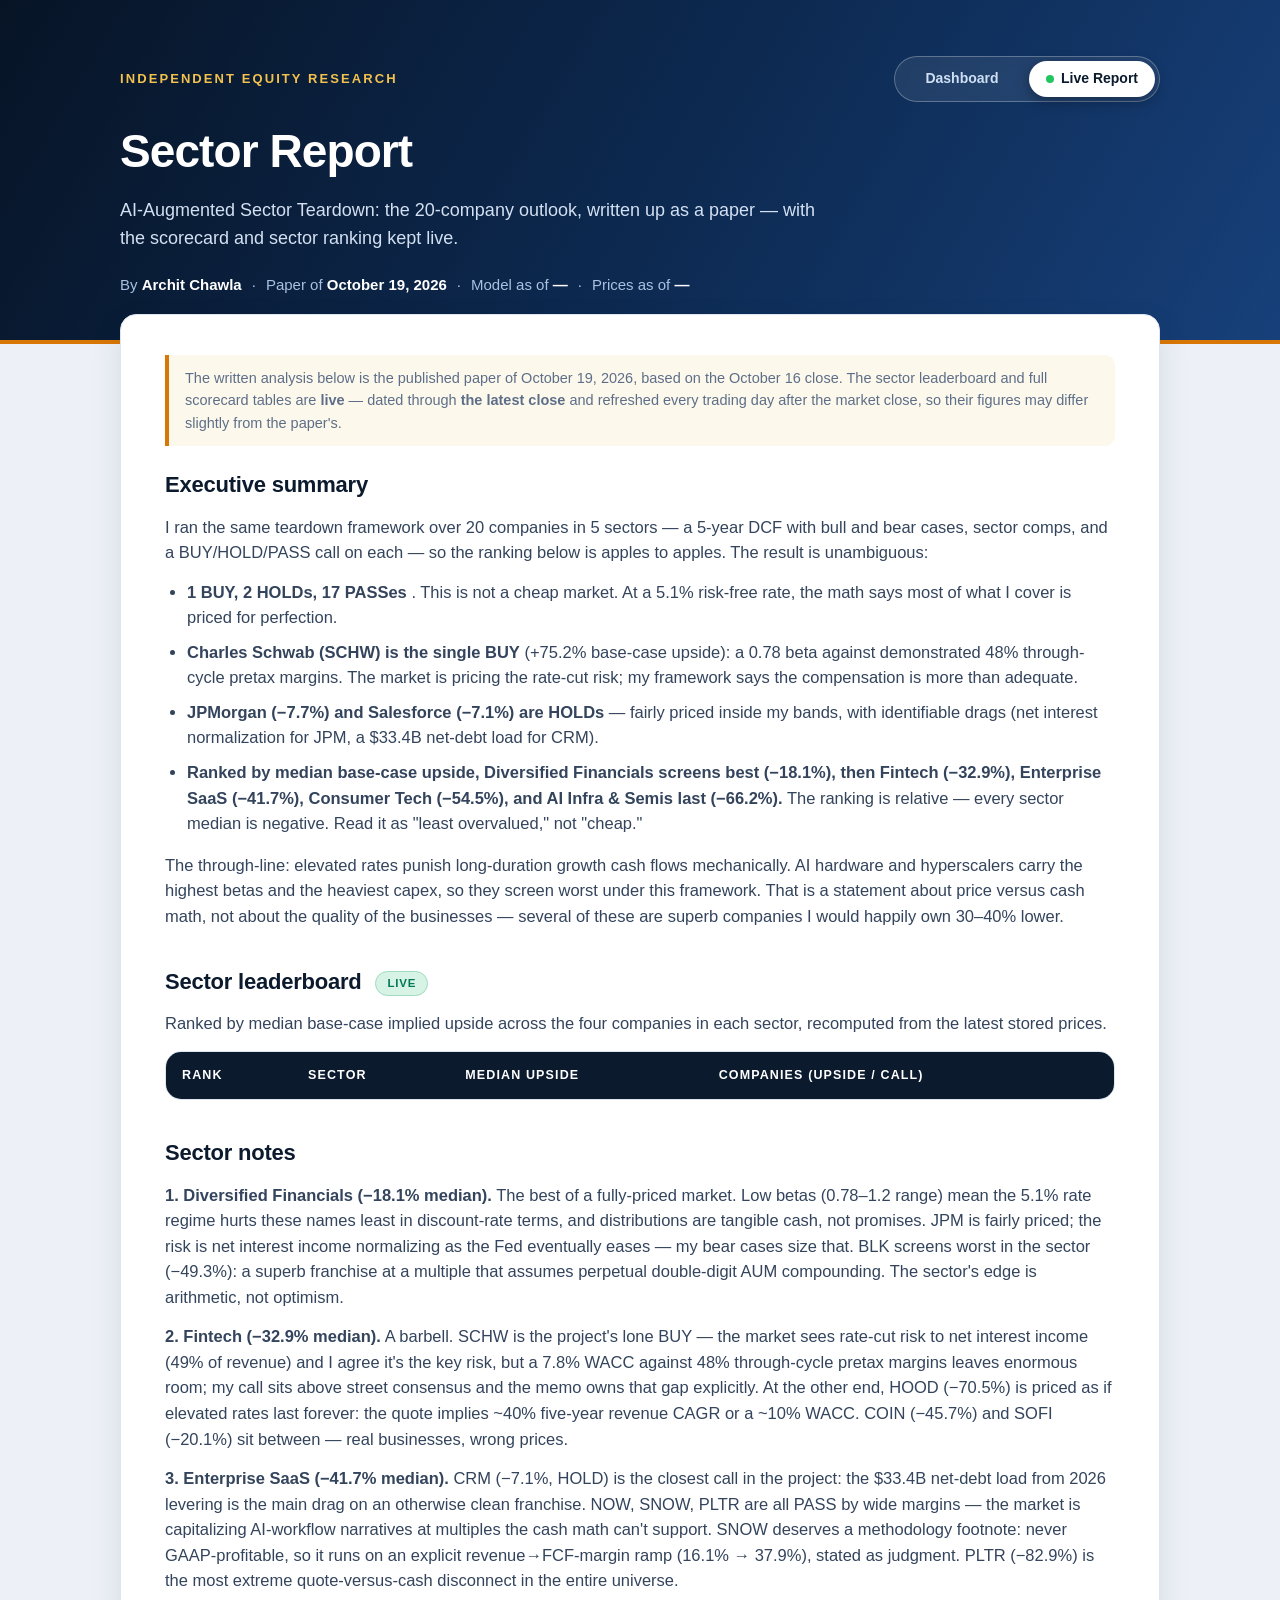
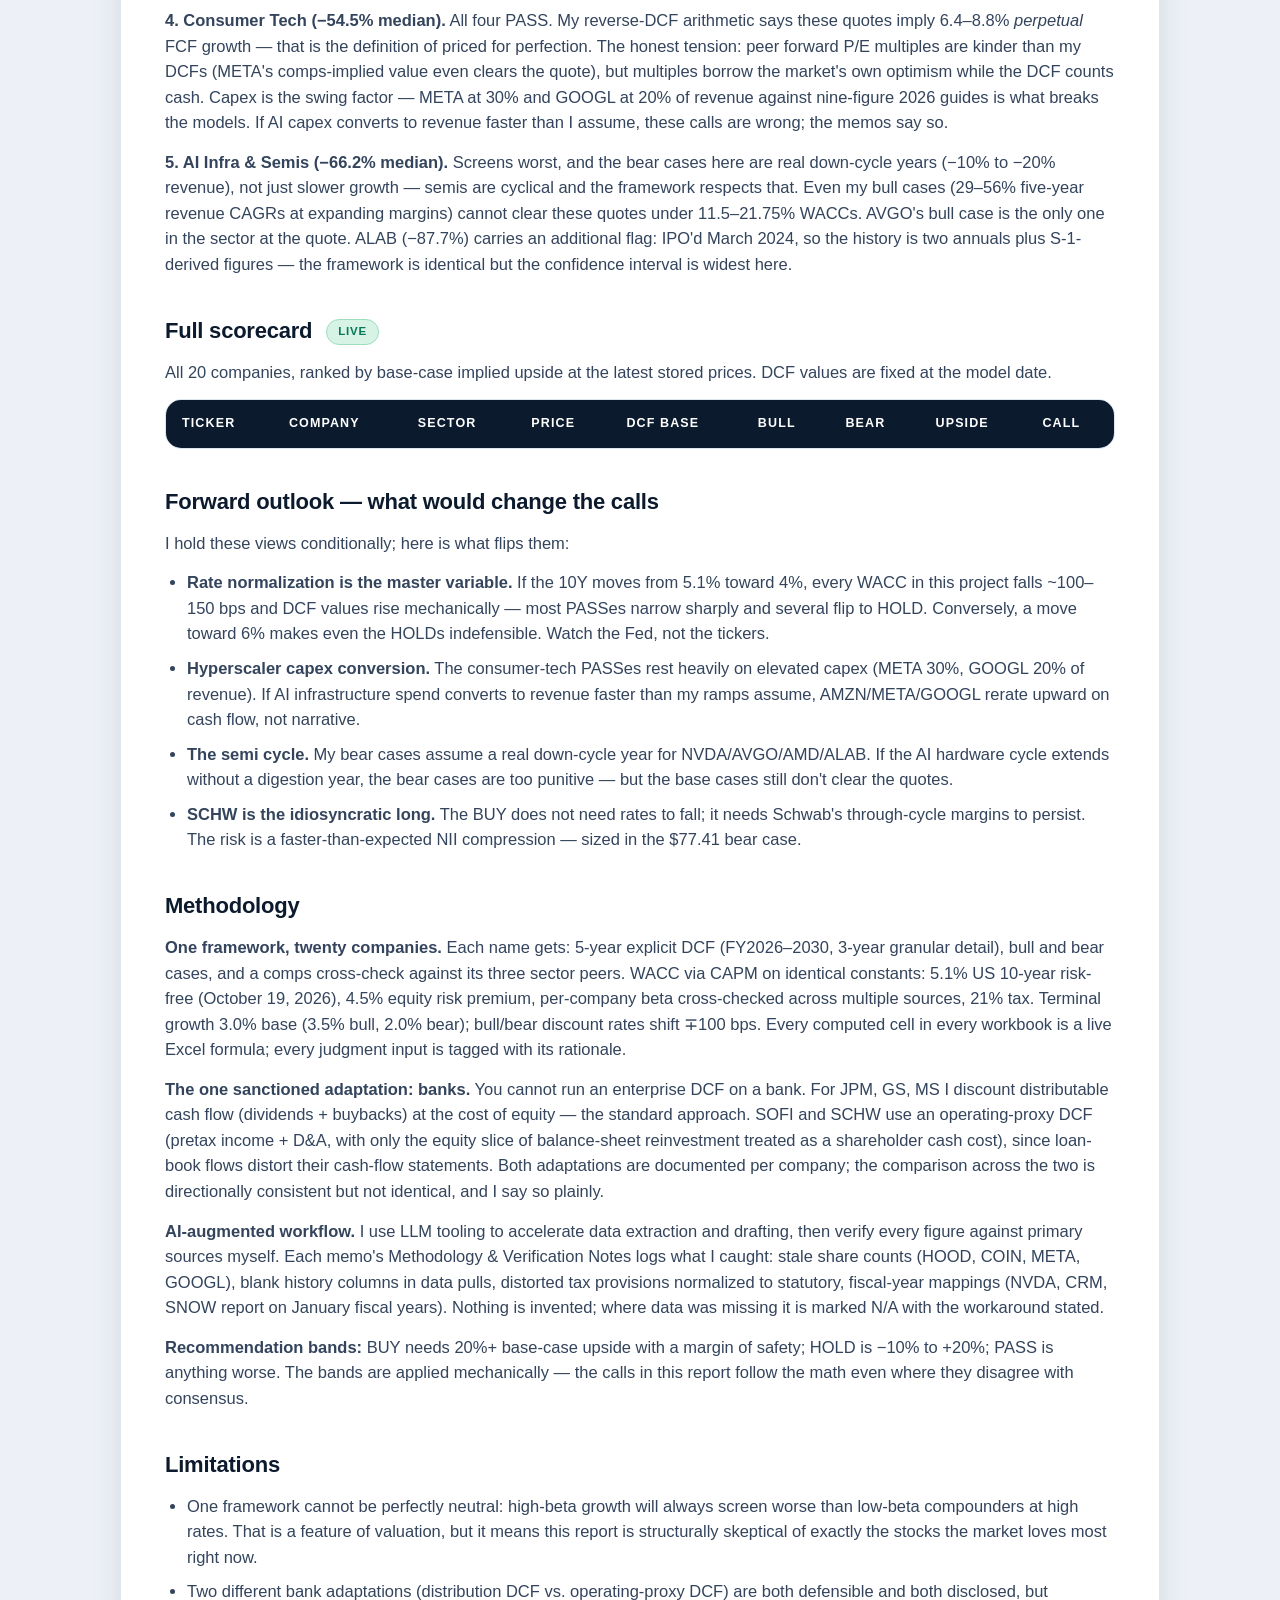
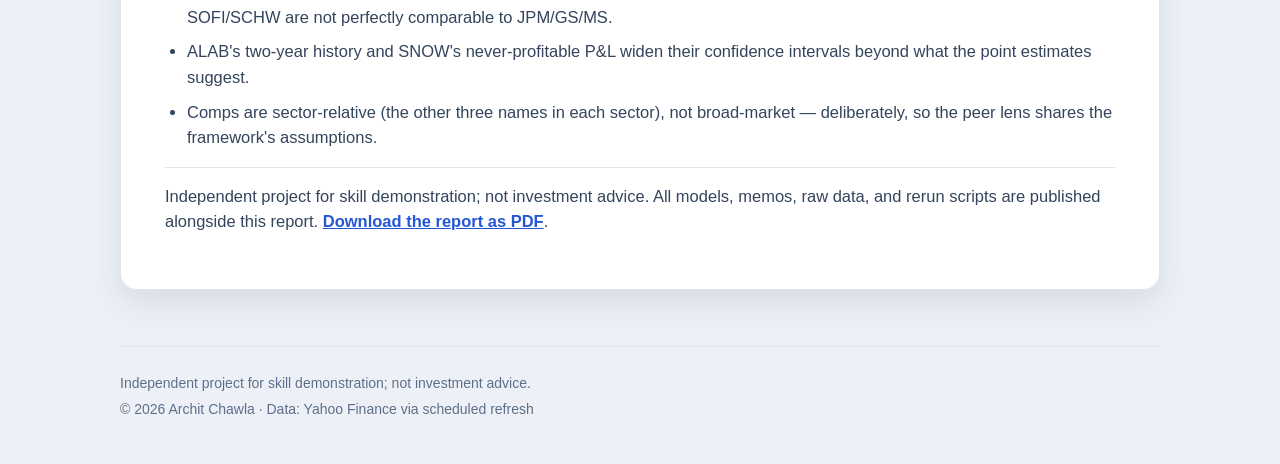
==== site/report.html @ f3dd58e8 "Add live report page with animated Dashboard/Live Report switch; report tables dated through latest " ====
<!DOCTYPE html>
<html lang="en">
<head>
<meta charset="UTF-8">
<meta name="viewport" content="width=device-width, initial-scale=1.0">
<title>Sector Report — AI-Augmented Sector Teardown | Archit Chawla</title>
<meta name="description" content="The full sector report: 20-company DCF teardown across 5 sectors, with live scorecard and sector ranking. By Archit Chawla.">
<link rel="stylesheet" href="styles.css?v=4">
</head>
<body>

<header class="site-header">
  <div class="wrap">
    <div class="header-top">
      <div class="eyebrow">Independent Equity Research</div>
      <div class="view-switch to-report" aria-label="Switch view">
        <span class="vs-thumb"></span>
        <a href="index.html" class="vs-opt" data-view="dashboard">Dashboard</a>
        <a href="report.html" class="vs-opt active" data-view="report"><span class="vs-dot"></span>Live Report</a>
      </div>
    </div>
    <h1>Sector Report</h1>
    <p class="sub">AI-Augmented Sector Teardown: the 20-company outlook, written up as a paper — with the scorecard and sector ranking kept live.</p>
    <div class="byline">
      <span>By <strong>Archit Chawla</strong></span>
      <span class="dot">·</span>
      <span>Paper of <strong>October 19, 2026</strong></span>
      <span class="dot">·</span>
      <span>Model as of <strong id="meta-model-asof">—</strong></span>
      <span class="dot">·</span>
      <span>Prices as of <strong id="meta-price-asof">—</strong></span>
    </div>
  </div>
</header>

<main class="wrap page-enter">

  <article class="paper">

    <p class="note-line">The written analysis below is the published paper of October 19, 2026, based on the October 16 close. The sector leaderboard and full scorecard tables are <strong>live</strong> — dated through <strong id="note-through">the latest close</strong> and refreshed every trading day after the market close, so their figures may differ slightly from the paper's.</p>

    <h3>Executive summary</h3>
    <p>I ran the same teardown framework over 20 companies in 5 sectors — a 5-year DCF with bull and bear cases, sector comps, and a BUY/HOLD/PASS call on each — so the ranking below is apples to apples. The result is unambiguous:</p>
    <ul>
      <li><strong>1 BUY, 2 HOLDs, 17 PASSes</strong> <span id="sum-counts"></span>. This is not a cheap market. At a 5.1% risk-free rate, the math says most of what I cover is priced for perfection.</li>
      <li><strong>Charles Schwab (SCHW) is the single BUY</strong> (+75.2% base-case upside): a 0.78 beta against demonstrated 48% through-cycle pretax margins. The market is pricing the rate-cut risk; my framework says the compensation is more than adequate.</li>
      <li><strong>JPMorgan (−7.7%) and Salesforce (−7.1%) are HOLDs</strong> — fairly priced inside my bands, with identifiable drags (net interest normalization for JPM, a $33.4B net-debt load for CRM).</li>
      <li><strong>Ranked by median base-case upside, Diversified Financials screens best (−18.1%), then Fintech (−32.9%), Enterprise SaaS (−41.7%), Consumer Tech (−54.5%), and AI Infra &amp; Semis last (−66.2%).</strong> The ranking is relative — every sector median is negative. Read it as "least overvalued," not "cheap."</li>
    </ul>
    <p>The through-line: elevated rates punish long-duration growth cash flows mechanically. AI hardware and hyperscalers carry the highest betas and the heaviest capex, so they screen worst under this framework. That is a statement about price versus cash math, not about the quality of the businesses — several of these are superb companies I would happily own 30–40% lower.</p>

    <h3>Sector leaderboard <span class="live-tag">Live</span></h3>
    <p>Ranked by median base-case implied upside across the four companies in each sector, recomputed from the latest stored prices.</p>
    <div class="table-scroll">
      <table class="companies">
        <thead>
          <tr><th>Rank</th><th>Sector</th><th class="num">Median upside</th><th>Companies (upside / call)</th></tr>
        </thead>
        <tbody id="lb-body"></tbody>
      </table>
    </div>

    <h3>Sector notes</h3>
    <p><strong>1. Diversified Financials (−18.1% median).</strong> The best of a fully-priced market. Low betas (0.78–1.2 range) mean the 5.1% rate regime hurts these names least in discount-rate terms, and distributions are tangible cash, not promises. JPM is fairly priced; the risk is net interest income normalizing as the Fed eventually eases — my bear cases size that. BLK screens worst in the sector (−49.3%): a superb franchise at a multiple that assumes perpetual double-digit AUM compounding. The sector's edge is arithmetic, not optimism.</p>
    <p><strong>2. Fintech (−32.9% median).</strong> A barbell. SCHW is the project's lone BUY — the market sees rate-cut risk to net interest income (49% of revenue) and I agree it's the key risk, but a 7.8% WACC against 48% through-cycle pretax margins leaves enormous room; my call sits above street consensus and the memo owns that gap explicitly. At the other end, HOOD (−70.5%) is priced as if elevated rates last forever: the quote implies ~40% five-year revenue CAGR or a ~10% WACC. COIN (−45.7%) and SOFI (−20.1%) sit between — real businesses, wrong prices.</p>
    <p><strong>3. Enterprise SaaS (−41.7% median).</strong> CRM (−7.1%, HOLD) is the closest call in the project: the $33.4B net-debt load from 2026 levering is the main drag on an otherwise clean franchise. NOW, SNOW, PLTR are all PASS by wide margins — the market is capitalizing AI-workflow narratives at multiples the cash math can't support. SNOW deserves a methodology footnote: never GAAP-profitable, so it runs on an explicit revenue→FCF-margin ramp (16.1% → 37.9%), stated as judgment. PLTR (−82.9%) is the most extreme quote-versus-cash disconnect in the entire universe.</p>
    <p><strong>4. Consumer Tech (−54.5% median).</strong> All four PASS. My reverse-DCF arithmetic says these quotes imply 6.4–8.8% <em>perpetual</em> FCF growth — that is the definition of priced for perfection. The honest tension: peer forward P/E multiples are kinder than my DCFs (META's comps-implied value even clears the quote), but multiples borrow the market's own optimism while the DCF counts cash. Capex is the swing factor — META at 30% and GOOGL at 20% of revenue against nine-figure 2026 guides is what breaks the models. If AI capex converts to revenue faster than I assume, these calls are wrong; the memos say so.</p>
    <p><strong>5. AI Infra &amp; Semis (−66.2% median).</strong> Screens worst, and the bear cases here are real down-cycle years (−10% to −20% revenue), not just slower growth — semis are cyclical and the framework respects that. Even my bull cases (29–56% five-year revenue CAGRs at expanding margins) cannot clear these quotes under 11.5–21.75% WACCs. AVGO's bull case is the only one in the sector at the quote. ALAB (−87.7%) carries an additional flag: IPO'd March 2024, so the history is two annuals plus S-1-derived figures — the framework is identical but the confidence interval is widest here.</p>

    <h3>Full scorecard <span class="live-tag">Live</span></h3>
    <p>All 20 companies, ranked by base-case implied upside at the latest stored prices. DCF values are fixed at the model date.</p>
    <div class="table-scroll">
      <table class="companies">
        <thead>
          <tr><th>Ticker</th><th>Company</th><th>Sector</th><th class="num">Price</th><th class="num">DCF base</th><th class="num">Bull</th><th class="num">Bear</th><th class="num">Upside</th><th>Call</th></tr>
        </thead>
        <tbody id="score-body"></tbody>
      </table>
    </div>

    <h3>Forward outlook — what would change the calls</h3>
    <p>I hold these views conditionally; here is what flips them:</p>
    <ul>
      <li><strong>Rate normalization is the master variable.</strong> If the 10Y moves from 5.1% toward 4%, every WACC in this project falls ~100–150 bps and DCF values rise mechanically — most PASSes narrow sharply and several flip to HOLD. Conversely, a move toward 6% makes even the HOLDs indefensible. Watch the Fed, not the tickers.</li>
      <li><strong>Hyperscaler capex conversion.</strong> The consumer-tech PASSes rest heavily on elevated capex (META 30%, GOOGL 20% of revenue). If AI infrastructure spend converts to revenue faster than my ramps assume, AMZN/META/GOOGL rerate upward on cash flow, not narrative.</li>
      <li><strong>The semi cycle.</strong> My bear cases assume a real down-cycle year for NVDA/AVGO/AMD/ALAB. If the AI hardware cycle extends without a digestion year, the bear cases are too punitive — but the base cases still don't clear the quotes.</li>
      <li><strong>SCHW is the idiosyncratic long.</strong> The BUY does not need rates to fall; it needs Schwab's through-cycle margins to persist. The risk is a faster-than-expected NII compression — sized in the $77.41 bear case.</li>
    </ul>

    <h3>Methodology</h3>
    <p><strong>One framework, twenty companies.</strong> Each name gets: 5-year explicit DCF (FY2026–2030, 3-year granular detail), bull and bear cases, and a comps cross-check against its three sector peers. WACC via CAPM on identical constants: 5.1% US 10-year risk-free (October 19, 2026), 4.5% equity risk premium, per-company beta cross-checked across multiple sources, 21% tax. Terminal growth 3.0% base (3.5% bull, 2.0% bear); bull/bear discount rates shift ∓100 bps. Every computed cell in every workbook is a live Excel formula; every judgment input is tagged with its rationale.</p>
    <p><strong>The one sanctioned adaptation: banks.</strong> You cannot run an enterprise DCF on a bank. For JPM, GS, MS I discount distributable cash flow (dividends + buybacks) at the cost of equity — the standard approach. SOFI and SCHW use an operating-proxy DCF (pretax income + D&amp;A, with only the equity slice of balance-sheet reinvestment treated as a shareholder cash cost), since loan-book flows distort their cash-flow statements. Both adaptations are documented per company; the comparison across the two is directionally consistent but not identical, and I say so plainly.</p>
    <p><strong>AI-augmented workflow.</strong> I use LLM tooling to accelerate data extraction and drafting, then verify every figure against primary sources myself. Each memo's Methodology &amp; Verification Notes logs what I caught: stale share counts (HOOD, COIN, META, GOOGL), blank history columns in data pulls, distorted tax provisions normalized to statutory, fiscal-year mappings (NVDA, CRM, SNOW report on January fiscal years). Nothing is invented; where data was missing it is marked N/A with the workaround stated.</p>
    <p><strong>Recommendation bands:</strong> BUY needs 20%+ base-case upside with a margin of safety; HOLD is −10% to +20%; PASS is anything worse. The bands are applied mechanically — the calls in this report follow the math even where they disagree with consensus.</p>

    <h3>Limitations</h3>
    <ul>
      <li>One framework cannot be perfectly neutral: high-beta growth will always screen worse than low-beta compounders at high rates. That is a feature of valuation, but it means this report is structurally skeptical of exactly the stocks the market loves most right now.</li>
      <li>Two different bank adaptations (distribution DCF vs. operating-proxy DCF) are both defensible and both disclosed, but SOFI/SCHW are not perfectly comparable to JPM/GS/MS.</li>
      <li>ALAB's two-year history and SNOW's never-profitable P&amp;L widen their confidence intervals beyond what the point estimates suggest.</li>
      <li>Comps are sector-relative (the other three names in each sector), not broad-market — deliberately, so the peer lens shares the framework's assumptions.</li>
    </ul>

    <p class="paper-foot">Independent project for skill demonstration; not investment advice. All models, memos, raw data, and rerun scripts are published alongside this report. <a href="SECTOR_REPORT.pdf">Download the report as PDF</a>.</p>

  </article>

  <footer>
    <p>Independent project for skill demonstration; not investment advice.</p>
    <p>© 2026 Archit Chawla · Data: Yahoo Finance via scheduled refresh</p>
  </footer>

</main>

<script src="report.js?v=4"></script>
<script>
document.querySelectorAll(".view-switch .vs-opt").forEach(function (a) {
  a.addEventListener("click", function (e) {
    if (a.classList.contains("active")) { e.preventDefault(); return; }
    e.preventDefault();
    var sw = a.closest(".view-switch");
    sw.classList.toggle("to-report", a.dataset.view === "report");
    sw.querySelectorAll(".vs-opt").forEach(function (o) { o.classList.toggle("active", o === a); });
    setTimeout(function () { window.location.href = a.getAttribute("href"); }, 360);
  });
});
</script>
</body>
</html>
---- site/styles.css ----
:root {
  --ink: #0c1a2e;
  --ink-soft: #33445c;
  --muted: #5d6f88;
  --line: #dde5ef;
  --bg: #edf1f7;
  --card: #ffffff;
  --accent: #2456d6;
  --accent-soft: #7ea6e8;
  --gold: #d97706;
  --buy: #047857;
  --buy-bg: #d7f3e5;
  --buy-line: #9fdcc0;
  --hold: #b45309;
  --hold-bg: #fdeec9;
  --hold-line: #f0d48a;
  --pass: #c81e1e;
  --pass-bg: #fde3e3;
  --pass-line: #f2b1b1;
  --radius: 14px;
}

* { box-sizing: border-box; }

body {
  margin: 0;
  font-family: -apple-system, BlinkMacSystemFont, "Segoe UI", Roboto, "Helvetica Neue", Arial, sans-serif;
  color: var(--ink);
  background: var(--bg);
  line-height: 1.55;
  -webkit-font-smoothing: antialiased;
}

.wrap { max-width: 1080px; margin: 0 auto; padding: 0 20px; }

/* ---------- header ---------- */
.site-header {
  background: linear-gradient(120deg, #071426 0%, #0d2a52 55%, #17407a 100%);
  color: #fff;
  padding: 56px 0 44px;
  border-bottom: 4px solid var(--gold);
}
.eyebrow {
  text-transform: uppercase;
  letter-spacing: 0.16em;
  font-size: 12px;
  font-weight: 700;
  color: #f2c14e;
  margin-bottom: 12px;
}
.site-header h1 {
  margin: 0 0 10px;
  font-size: 42px;
  letter-spacing: -0.02em;
}
.site-header .sub {
  margin: 0 0 20px;
  color: #d3e0f2;
  font-size: 17px;
  max-width: 720px;
}
.byline { font-size: 14px; color: #a9c2e2; display: flex; flex-wrap: wrap; align-items: center; gap: 6px; }
.byline strong { color: #fff; }
.byline .dot { margin: 0 4px; }

/* ---------- sections ---------- */
main section { margin: 46px 0; }
h2 { font-size: 26px; font-weight: 800; letter-spacing: -0.01em; margin: 0 0 6px; }
h2::after {
  content: "";
  display: block;
  width: 46px; height: 4px;
  border-radius: 999px;
  background: var(--accent);
  margin-top: 10px;
}
.section-note { color: var(--muted); font-size: 14.5px; margin: 10px 0 18px; max-width: 760px; }
.footnote { color: var(--muted); font-size: 13px; margin-top: 12px; }

/* ---------- stat cards ---------- */
.stats {
  display: grid;
  grid-template-columns: repeat(auto-fit, minmax(150px, 1fr));
  gap: 14px;
  margin-top: -30px;
  position: relative;
  z-index: 2;
}
.stat {
  background: var(--card);
  border: 1px solid var(--line);
  border-top: 4px solid var(--accent);
  border-radius: var(--radius);
  padding: 16px 18px;
  box-shadow: 0 10px 24px rgba(12,26,46,0.10);
}
.stat:nth-child(3) { border-top-color: var(--buy); }
.stat:nth-child(4) { border-top-color: var(--hold); }
.stat:nth-child(5) { border-top-color: var(--pass); }
.stat .k { font-size: 12px; font-weight: 700; text-transform: uppercase; letter-spacing: 0.08em; color: var(--muted); }
.stat .v { font-size: 28px; font-weight: 800; font-variant-numeric: tabular-nums; margin-top: 2px; }
.stat .v.buy { color: var(--buy); }
.stat .v.hold { color: var(--hold); }
.stat .v.pass { color: var(--pass); }

/* ---------- leaderboard ---------- */
.leaderboard { display: flex; flex-direction: column; gap: 12px; }
.lb-row {
  display: grid;
  grid-template-columns: 44px 1fr auto;
  gap: 14px;
  align-items: center;
  background: var(--card);
  border: 1px solid var(--line);
  border-radius: var(--radius);
  padding: 16px 18px;
  box-shadow: 0 4px 14px rgba(12,26,46,0.05);
}
.lb-rank {
  width: 38px; height: 38px; border-radius: 50%;
  background: var(--ink); color: #fff;
  display: flex; align-items: center; justify-content: center;
  font-weight: 800; font-size: 15px;
}
.lb-row:first-child .lb-rank { background: linear-gradient(135deg, #f59e0b, #d97706); }
.lb-row:first-child { border-color: var(--hold-line); }
.lb-name { font-weight: 800; font-size: 16.5px; }
.lb-sub { color: var(--muted); font-size: 13px; margin-top: 2px; }
.lb-bar { height: 10px; background: #e6edf6; border-radius: 999px; margin-top: 9px; overflow: hidden; }
.lb-fill { height: 100%; border-radius: 999px; background: linear-gradient(90deg, #34c98e, #047857); }
.lb-fill.neg { background: linear-gradient(90deg, #e0655f, #c81e1e); }
.lb-upside { font-variant-numeric: tabular-nums; font-weight: 800; font-size: 19px; text-align: right; }
.lb-upside.pos { color: var(--buy); }
.lb-upside.neg { color: var(--pass); }
.lb-upside small { display: block; font-weight: 500; font-size: 12px; color: var(--muted); }

/* ---------- filters + table ---------- */
.filters { display: flex; flex-wrap: wrap; gap: 8px; margin-bottom: 16px; }
.filters button {
  border: 1px solid #c4d2e4;
  background: var(--card);
  border-radius: 999px;
  padding: 8px 16px;
  font-size: 13.5px;
  font-weight: 600;
  cursor: pointer;
  color: var(--ink-soft);
  transition: border-color 0.15s, color 0.15s, background 0.15s;
}
.filters button:hover { border-color: var(--accent); color: var(--accent); }
.filters button.active { background: var(--ink); color: #fff; border-color: var(--ink); box-shadow: 0 4px 12px rgba(12,26,46,0.25); }

.table-scroll {
  overflow-x: auto;
  border: 1px solid var(--line);
  border-radius: 16px;
  background: var(--card);
  box-shadow: 0 10px 28px rgba(12,26,46,0.08);
}
table.companies { width: 100%; border-collapse: collapse; font-size: 15px; min-width: 760px; }
table.companies th {
  text-align: left; font-size: 11.5px; font-weight: 700; text-transform: uppercase; letter-spacing: 0.09em;
  color: #fff; padding: 14px 16px; border-bottom: none;
  background: var(--ink); white-space: nowrap;
}
table.companies td { padding: 15px 16px; border-bottom: 1px solid #e6ecf4; vertical-align: middle; }
table.companies tbody tr:nth-child(even) td { background: #f6f9fc; }
table.companies tbody tr:hover td { background: #eaf1fb; }
table.companies tr:last-child td { border-bottom: none; }
.num { text-align: right; font-variant-numeric: tabular-nums; white-space: nowrap; }
.ticker { font-weight: 800; font-size: 16px; letter-spacing: -0.01em; }
.cname { color: #66788f; font-size: 13px; }
.price { font-weight: 800; font-size: 15.5px; }
.dcf { font-weight: 700; }
.upside-chip {
  display: inline-block;
  padding: 5px 13px;
  border-radius: 999px;
  font-weight: 800;
  font-size: 14.5px;
  font-variant-numeric: tabular-nums;
}
.upside-chip.pos { background: var(--buy-bg); color: var(--buy); }
.upside-chip.neg { background: var(--pass-bg); color: var(--pass); }
.range-bar { position: relative; height: 10px; background: #e6edf6; border-radius: 999px; min-width: 130px; }
.range-fill { position: absolute; top: 0; bottom: 0; background: linear-gradient(90deg, var(--accent-soft), var(--accent)); border-radius: 999px; }
.range-base { position: absolute; top: -3px; width: 3px; height: 16px; background: var(--ink); border-radius: 2px; box-shadow: 0 0 0 2px #fff; }
.range-lbl { font-size: 12px; color: #66788f; margin-top: 5px; font-variant-numeric: tabular-nums; white-space: nowrap; }
.stale { color: #8494ab; font-size: 12px; }

.badge {
  display: inline-block; padding: 6px 14px; border-radius: 999px;
  font-size: 12.5px; font-weight: 800; letter-spacing: 0.05em;
  border: 1px solid transparent;
}
.badge.buy { background: var(--buy-bg); color: var(--buy); border-color: var(--buy-line); }
.badge.hold { background: var(--hold-bg); color: var(--hold); border-color: var(--hold-line); }
.badge.pass { background: var(--pass-bg); color: var(--pass); border-color: var(--pass-line); }

/* ---------- methodology / footer ---------- */
.method {
  background: var(--card); border: 1px solid var(--line);
  border-top: 4px solid var(--accent);
  border-radius: var(--radius); padding: 24px 26px; font-size: 15px; color: var(--ink-soft);
  box-shadow: 0 4px 14px rgba(12,26,46,0.05);
}
.method p { margin: 0 0 14px; }
.method p:last-child { margin-bottom: 0; }

footer {
  border-top: 1px solid var(--line);
  margin-top: 56px; padding: 22px 0 40px;
  color: var(--muted); font-size: 13px;
}
footer p { margin: 4px 0; }

/* ---------- type scale: one notch up ---------- */
.site-header h1 { font-size: 46px; }
.site-header .sub { font-size: 18px; }
.eyebrow { font-size: 13px; }
.byline { font-size: 15px; }
h2 { font-size: 28px; }
.section-note { font-size: 15.5px; }
.footnote { font-size: 14px; }
.stat .k { font-size: 13px; }
.stat .v { font-size: 31px; }
.lb-name { font-size: 18px; }
.lb-sub { font-size: 14px; }
.lb-rank { font-size: 16px; }
.lb-upside { font-size: 21px; }
.lb-upside small { font-size: 13px; }
.filters button { font-size: 14.5px; }
table.companies { font-size: 16px; min-width: 820px; }
table.companies th { font-size: 12.5px; }
.ticker { font-size: 17px; }
.cname { font-size: 14px; }
.price { font-size: 17px; }
.upside-chip { font-size: 15.5px; }
.range-lbl { font-size: 13px; }
.stale { font-size: 13px; }
.badge { font-size: 13.5px; }
.method { font-size: 16px; }
footer { font-size: 14px; }

@media (max-width: 640px) {
  .site-header h1 { font-size: 34px; }
  .lb-row { grid-template-columns: 36px 1fr; }
  .lb-upside { grid-column: 2; text-align: left; }
}

/* ---------- header top row + view switch ---------- */
.header-top {
  display: flex; justify-content: space-between; align-items: center;
  gap: 14px; flex-wrap: wrap; margin-bottom: 14px;
}
.header-top .eyebrow { margin-bottom: 0; }
.view-switch {
  position: relative; display: inline-flex; gap: 4px;
  background: rgba(255,255,255,0.08);
  border: 1px solid rgba(255,255,255,0.28);
  border-radius: 999px; padding: 4px;
  backdrop-filter: blur(6px);
}
.vs-thumb {
  position: absolute; top: 4px; bottom: 4px; left: 4px; width: 126px;
  background: #fff; border-radius: 999px;
  box-shadow: 0 4px 14px rgba(0,0,0,0.35);
  transition: transform 0.38s cubic-bezier(0.65, 0, 0.35, 1);
}
.view-switch.to-report .vs-thumb { transform: translateX(130px); }
.vs-opt {
  position: relative; z-index: 1;
  width: 126px; text-align: center;
  padding: 7px 0; border-radius: 999px;
  color: #cfe0f4; font-size: 14px; font-weight: 700; text-decoration: none;
  transition: color 0.3s;
  display: inline-flex; align-items: center; justify-content: center; gap: 7px;
}
.vs-opt.active { color: var(--ink); }
.vs-dot {
  width: 8px; height: 8px; border-radius: 50%; background: #22c55e;
  box-shadow: 0 0 0 0 rgba(34,197,94,0.55);
  animation: vsPulse 2s infinite;
}
@keyframes vsPulse {
  70% { box-shadow: 0 0 0 7px rgba(34,197,94,0); }
  100% { box-shadow: 0 0 0 0 rgba(34,197,94,0); }
}

/* ---------- page transition ---------- */
@keyframes pageIn {
  from { opacity: 0; transform: translateY(16px); }
  to { opacity: 1; transform: translateY(0); }
}
.page-enter { animation: pageIn 0.55s cubic-bezier(0.22, 0.8, 0.32, 1) both; }

/* ---------- report paper ---------- */
.paper {
  background: var(--card); border: 1px solid var(--line); border-radius: 16px;
  box-shadow: 0 12px 32px rgba(12,26,46,0.10);
  padding: 40px 44px; margin-top: -30px; position: relative; z-index: 2;
}
.paper h3 { font-size: 22px; font-weight: 800; letter-spacing: -0.01em; margin: 36px 0 12px; }
.paper h3:first-of-type { margin-top: 22px; }
.paper p { font-size: 16.5px; color: var(--ink-soft); margin: 0 0 14px; }
.paper ul { font-size: 16.5px; color: var(--ink-soft); margin: 0 0 16px; padding-left: 22px; }
.paper li { margin-bottom: 9px; }
.paper .note-line {
  font-size: 14.5px; color: var(--muted);
  border-left: 4px solid var(--gold);
  background: #fdf8ec; border-radius: 0 10px 10px 0;
  padding: 12px 16px; margin-bottom: 6px;
}
.live-tag {
  display: inline-block; vertical-align: middle;
  font-size: 11.5px; font-weight: 800; letter-spacing: 0.07em; text-transform: uppercase;
  color: var(--buy); background: var(--buy-bg); border: 1px solid var(--buy-line);
  border-radius: 999px; padding: 3px 11px; margin-left: 8px;
}
.paper .table-scroll { margin: 6px 0 10px; box-shadow: none; }
.paper-foot { font-size: 14px; color: var(--muted); border-top: 1px solid var(--line); padding-top: 16px; margin-top: 30px; }
.paper-foot a { color: var(--accent); font-weight: 600; }

@media (max-width: 640px) {
  .paper { padding: 26px 20px; }
  .vs-opt { width: 112px; font-size: 13px; }
  .vs-thumb { width: 112px; }
  .view-switch.to-report .vs-thumb { transform: translateX(116px); }
}
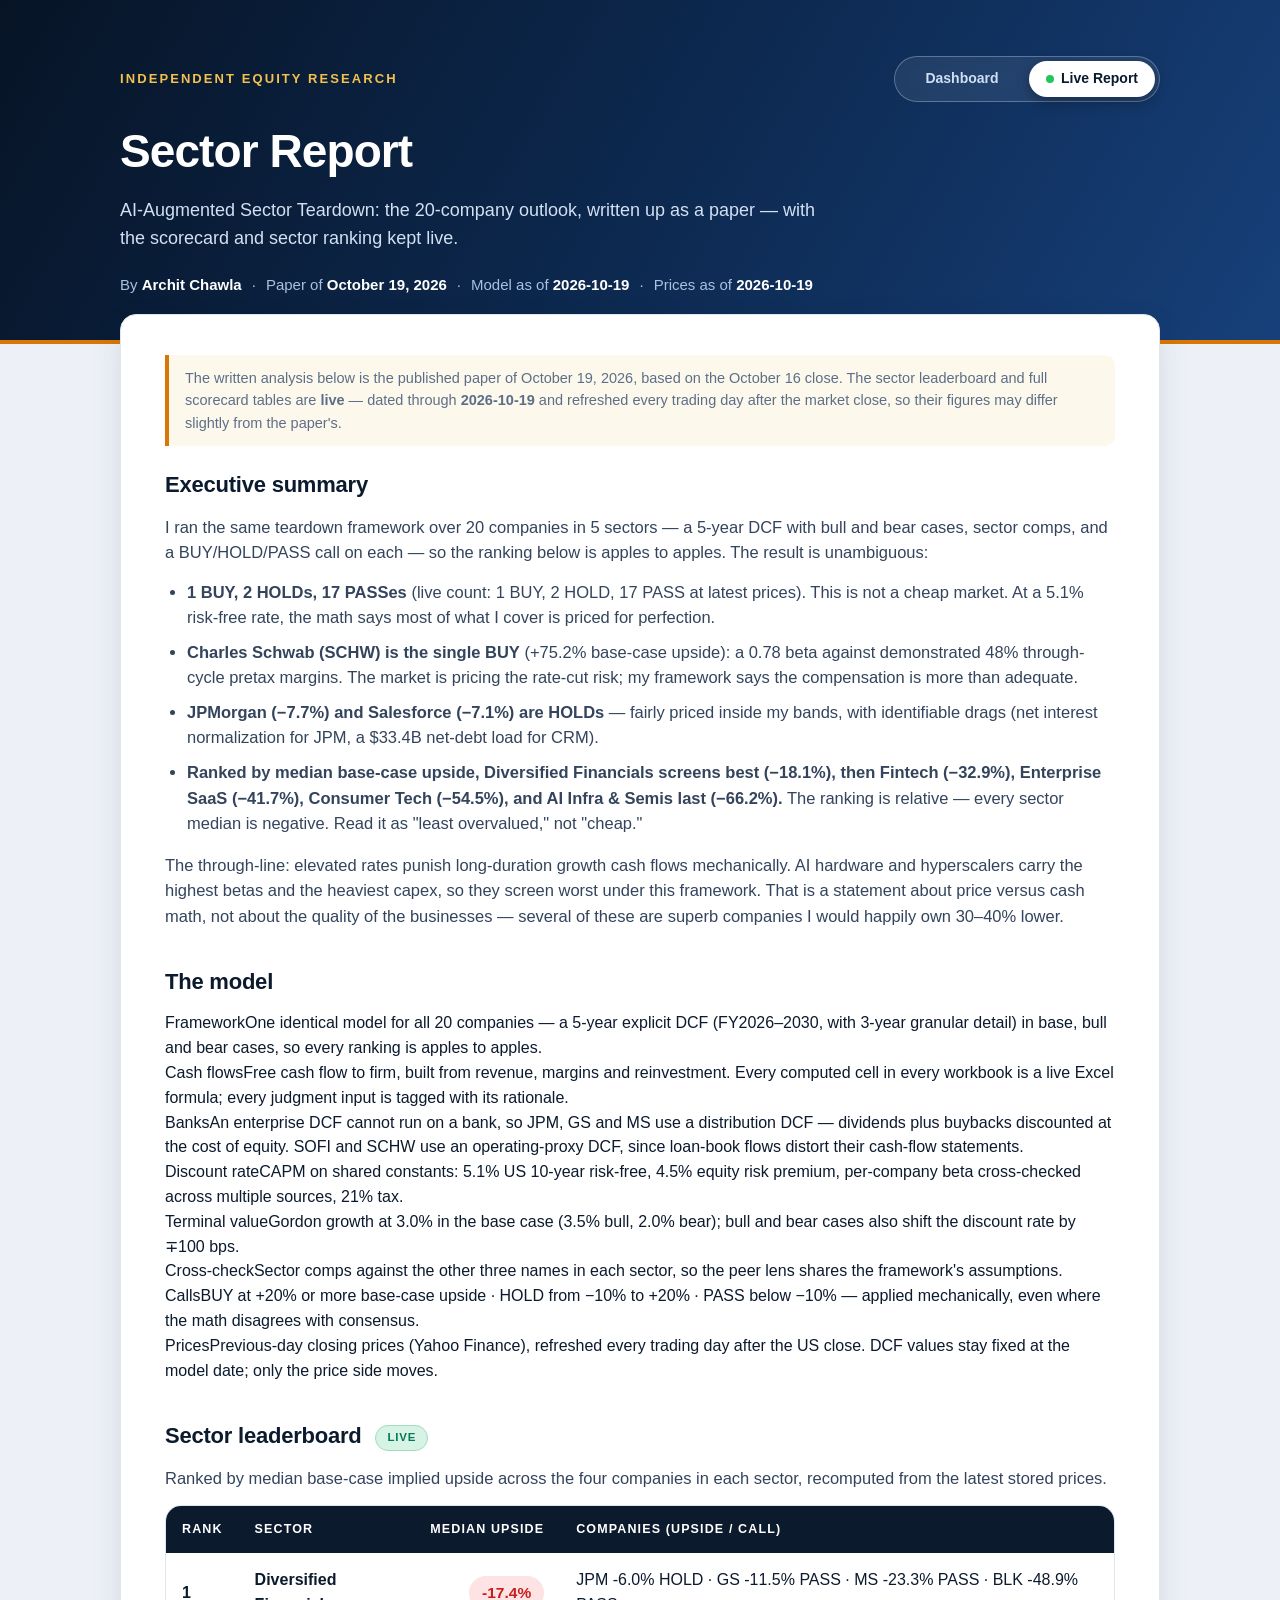
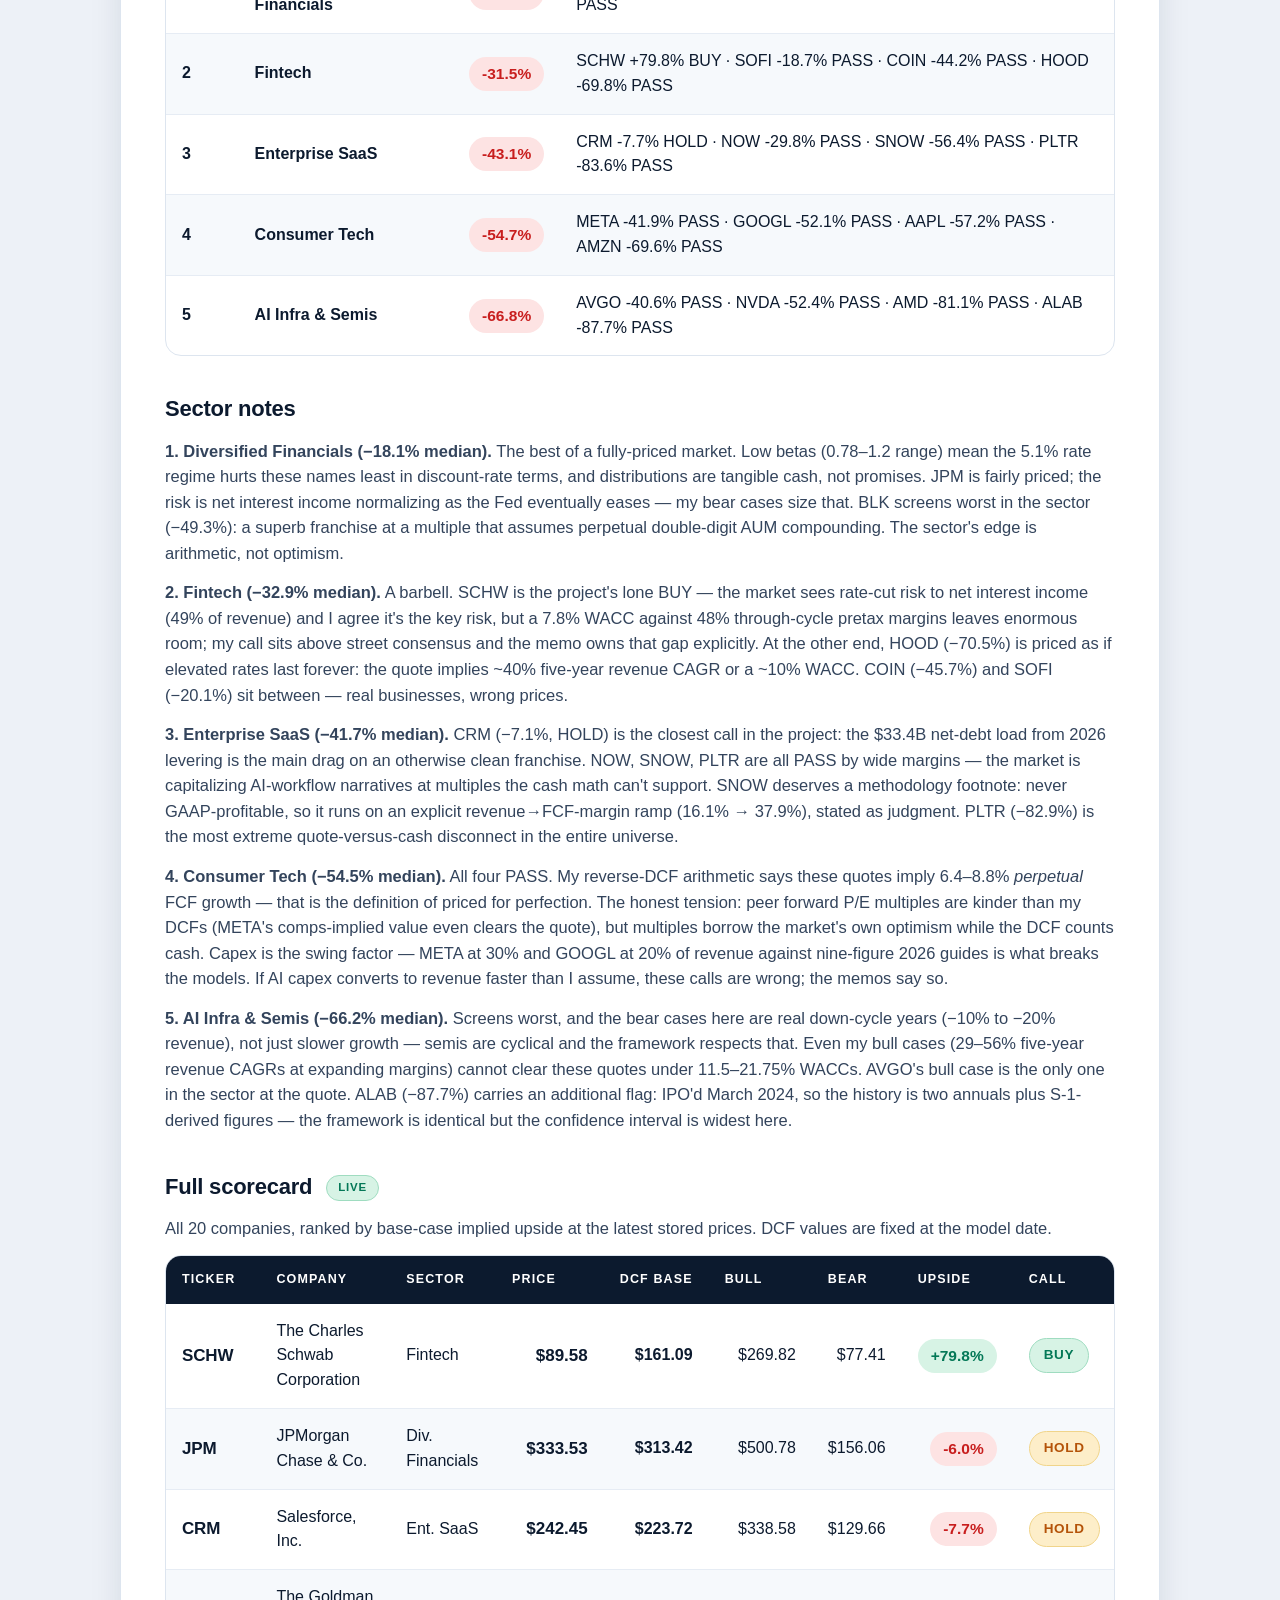
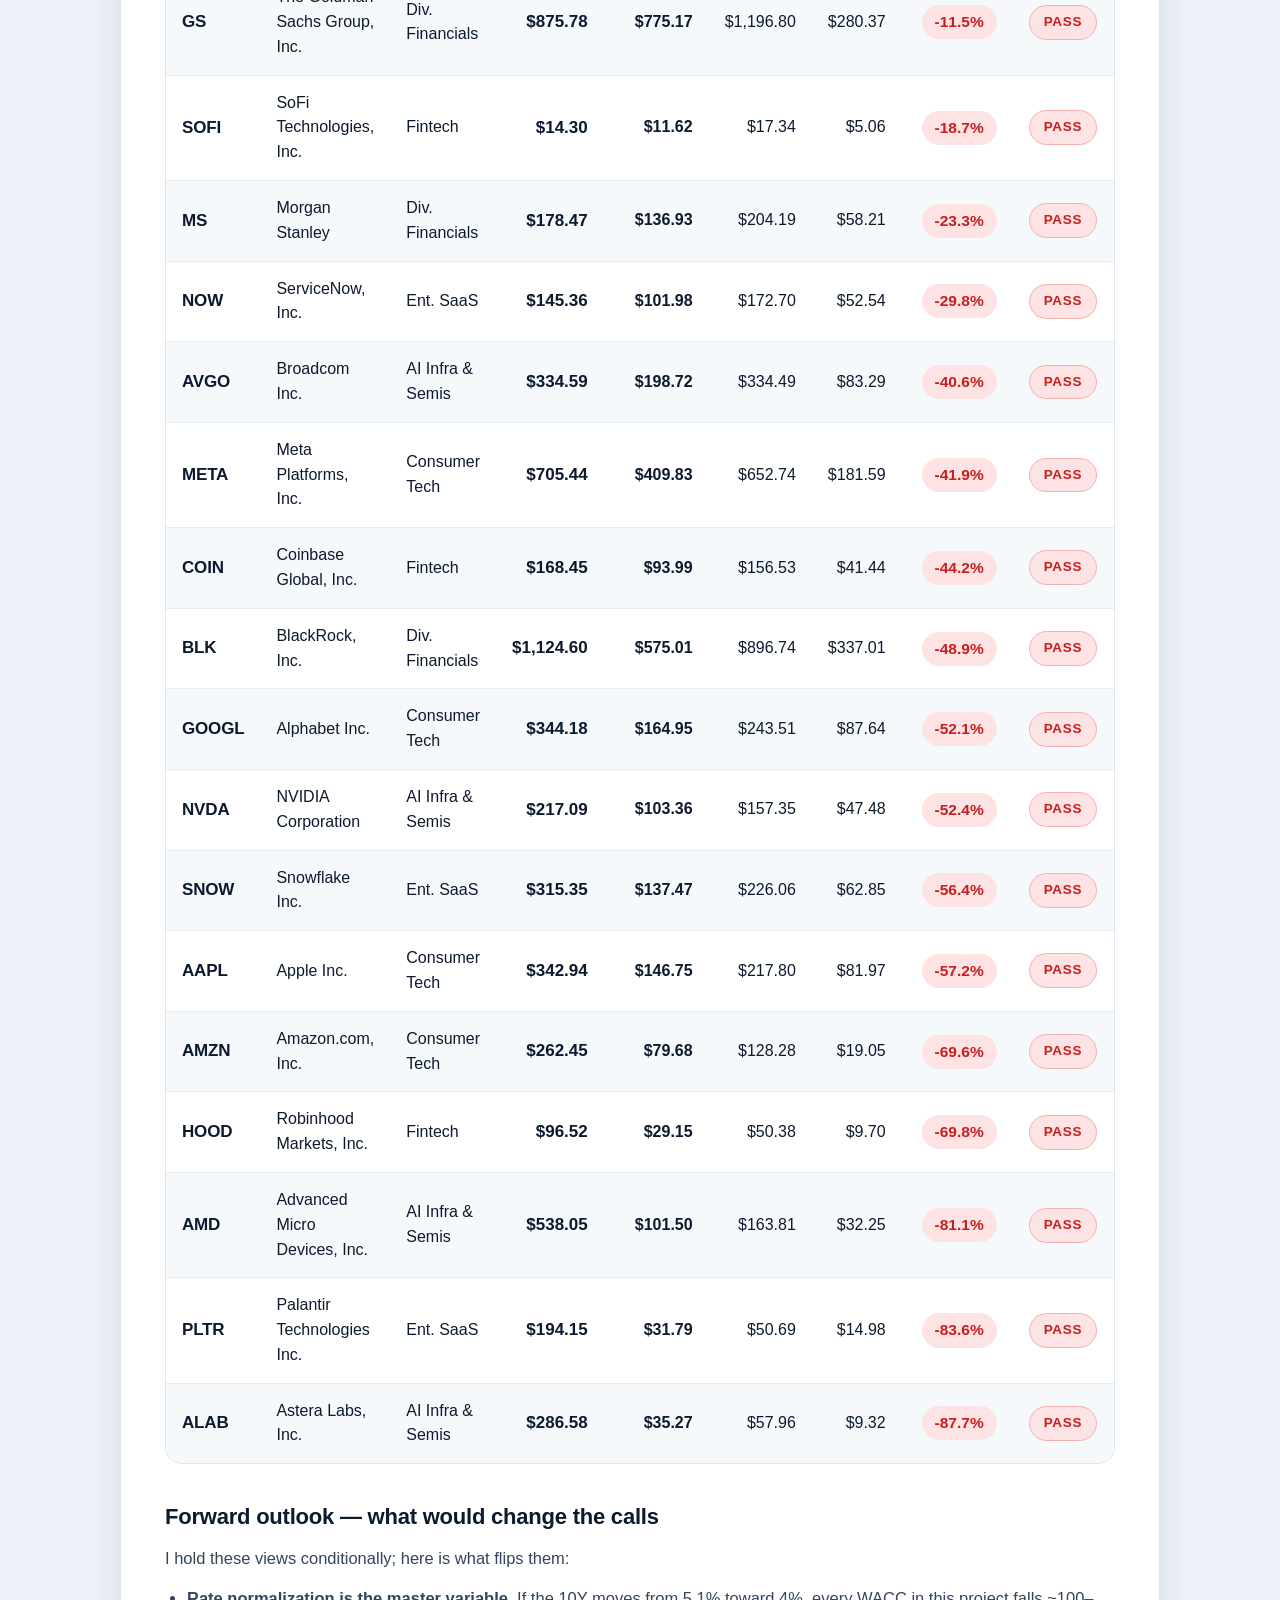
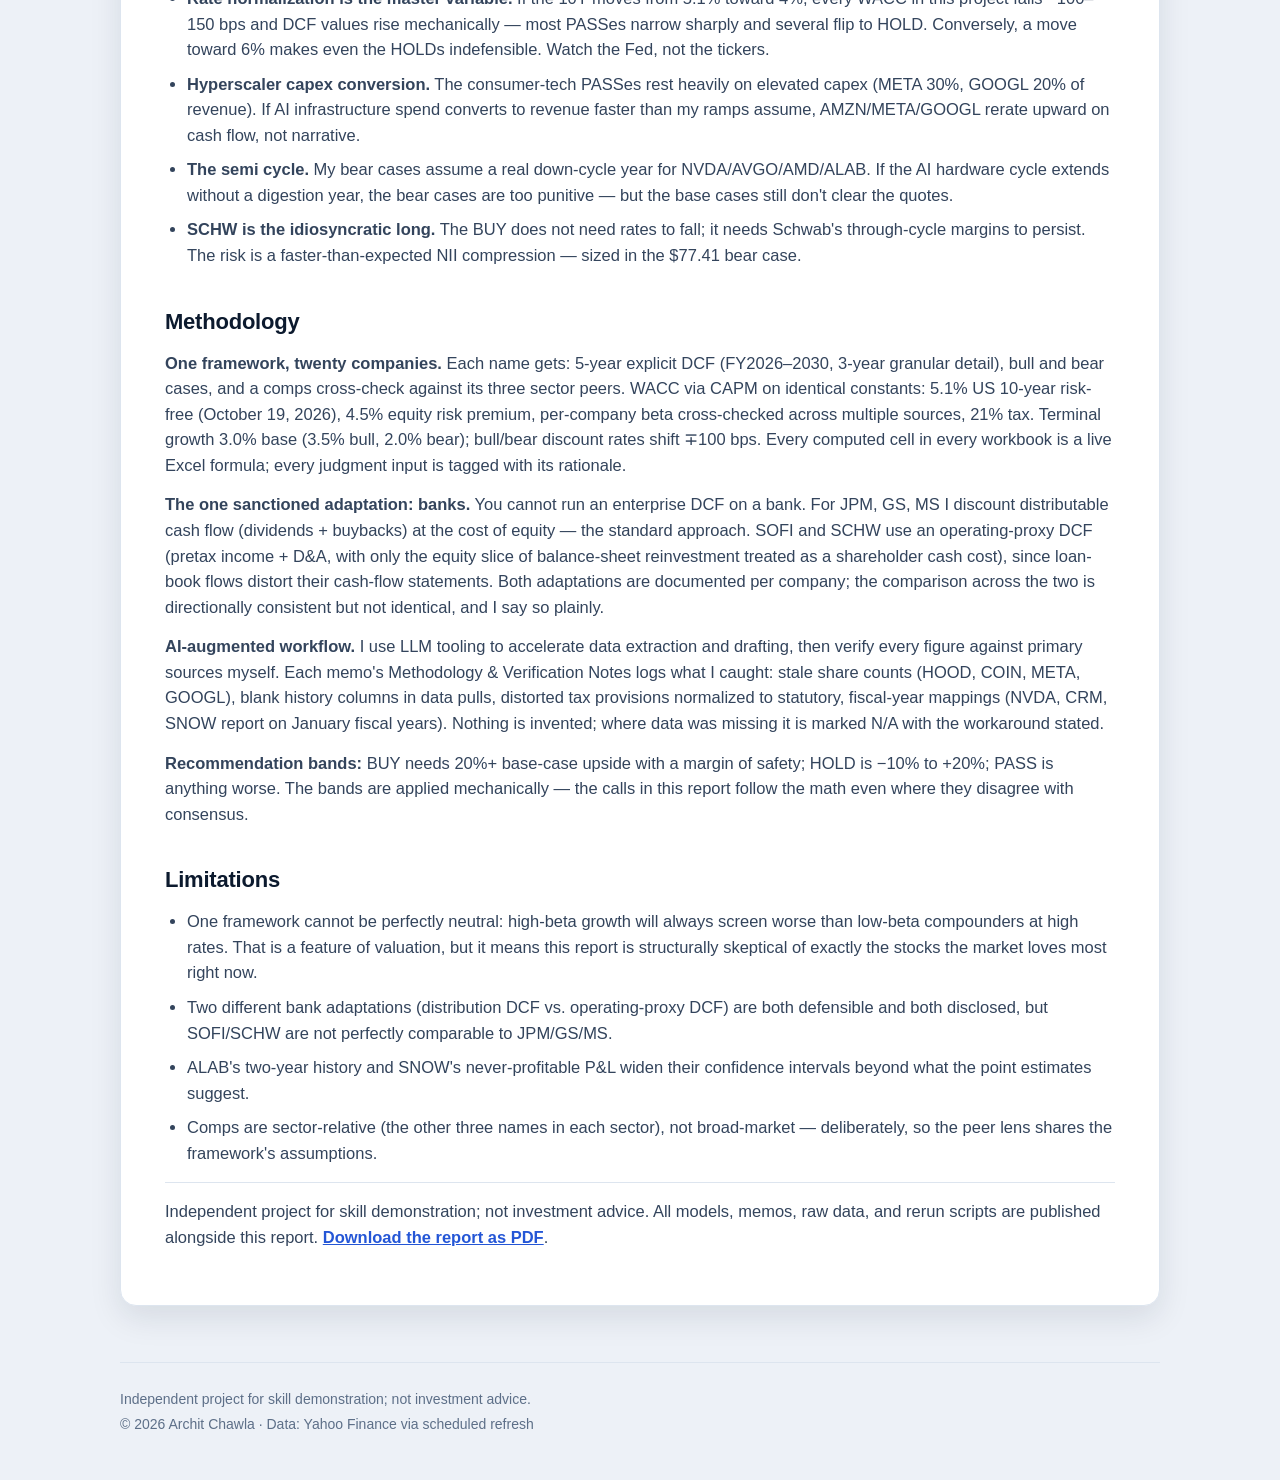
==== commit e8f2b4d2: "Add The model section to the report: framework, cash flows, discount rate, terminal value, bank adap" ====
--- a/site/report.html
+++ b/site/report.html
@@ -5,7 +5,7 @@
 <meta name="viewport" content="width=device-width, initial-scale=1.0">
 <title>Sector Report — AI-Augmented Sector Teardown | Archit Chawla</title>
 <meta name="description" content="The full sector report: 20-company DCF teardown across 5 sectors, with live scorecard and sector ranking. By Archit Chawla.">
-<link rel="stylesheet" href="styles.css?v=4">
+<link rel="stylesheet" href="styles.css?v=5">
 </head>
 <body>
 
@@ -48,6 +48,18 @@
       <li><strong>Ranked by median base-case upside, Diversified Financials screens best (−18.1%), then Fintech (−32.9%), Enterprise SaaS (−41.7%), Consumer Tech (−54.5%), and AI Infra &amp; Semis last (−66.2%).</strong> The ranking is relative — every sector median is negative. Read it as "least overvalued," not "cheap."</li>
     </ul>
     <p>The through-line: elevated rates punish long-duration growth cash flows mechanically. AI hardware and hyperscalers carry the highest betas and the heaviest capex, so they screen worst under this framework. That is a statement about price versus cash math, not about the quality of the businesses — several of these are superb companies I would happily own 30–40% lower.</p>
+
+    <h3>The model</h3>
+    <div class="model-box">
+      <div class="model-row"><span class="model-k">Framework</span><span class="model-v">One identical model for all 20 companies — a 5-year explicit DCF (FY2026–2030, with 3-year granular detail) in base, bull and bear cases, so every ranking is apples to apples.</span></div>
+      <div class="model-row"><span class="model-k">Cash flows</span><span class="model-v">Free cash flow to firm, built from revenue, margins and reinvestment. Every computed cell in every workbook is a live Excel formula; every judgment input is tagged with its rationale.</span></div>
+      <div class="model-row"><span class="model-k">Banks</span><span class="model-v">An enterprise DCF cannot run on a bank, so JPM, GS and MS use a distribution DCF — dividends plus buybacks discounted at the cost of equity. SOFI and SCHW use an operating-proxy DCF, since loan-book flows distort their cash-flow statements.</span></div>
+      <div class="model-row"><span class="model-k">Discount rate</span><span class="model-v">CAPM on shared constants: 5.1% US 10-year risk-free, 4.5% equity risk premium, per-company beta cross-checked across multiple sources, 21% tax.</span></div>
+      <div class="model-row"><span class="model-k">Terminal value</span><span class="model-v">Gordon growth at 3.0% in the base case (3.5% bull, 2.0% bear); bull and bear cases also shift the discount rate by ∓100 bps.</span></div>
+      <div class="model-row"><span class="model-k">Cross-check</span><span class="model-v">Sector comps against the other three names in each sector, so the peer lens shares the framework's assumptions.</span></div>
+      <div class="model-row"><span class="model-k">Calls</span><span class="model-v">BUY at +20% or more base-case upside · HOLD from −10% to +20% · PASS below −10% — applied mechanically, even where the math disagrees with consensus.</span></div>
+      <div class="model-row"><span class="model-k">Prices</span><span class="model-v">Previous-day closing prices (Yahoo Finance), refreshed every trading day after the US close. DCF values stay fixed at the model date; only the price side moves.</span></div>
+    </div>
 
     <h3>Sector leaderboard <span class="live-tag">Live</span></h3>
     <p>Ranked by median base-case implied upside across the four companies in each sector, recomputed from the latest stored prices.</p>
